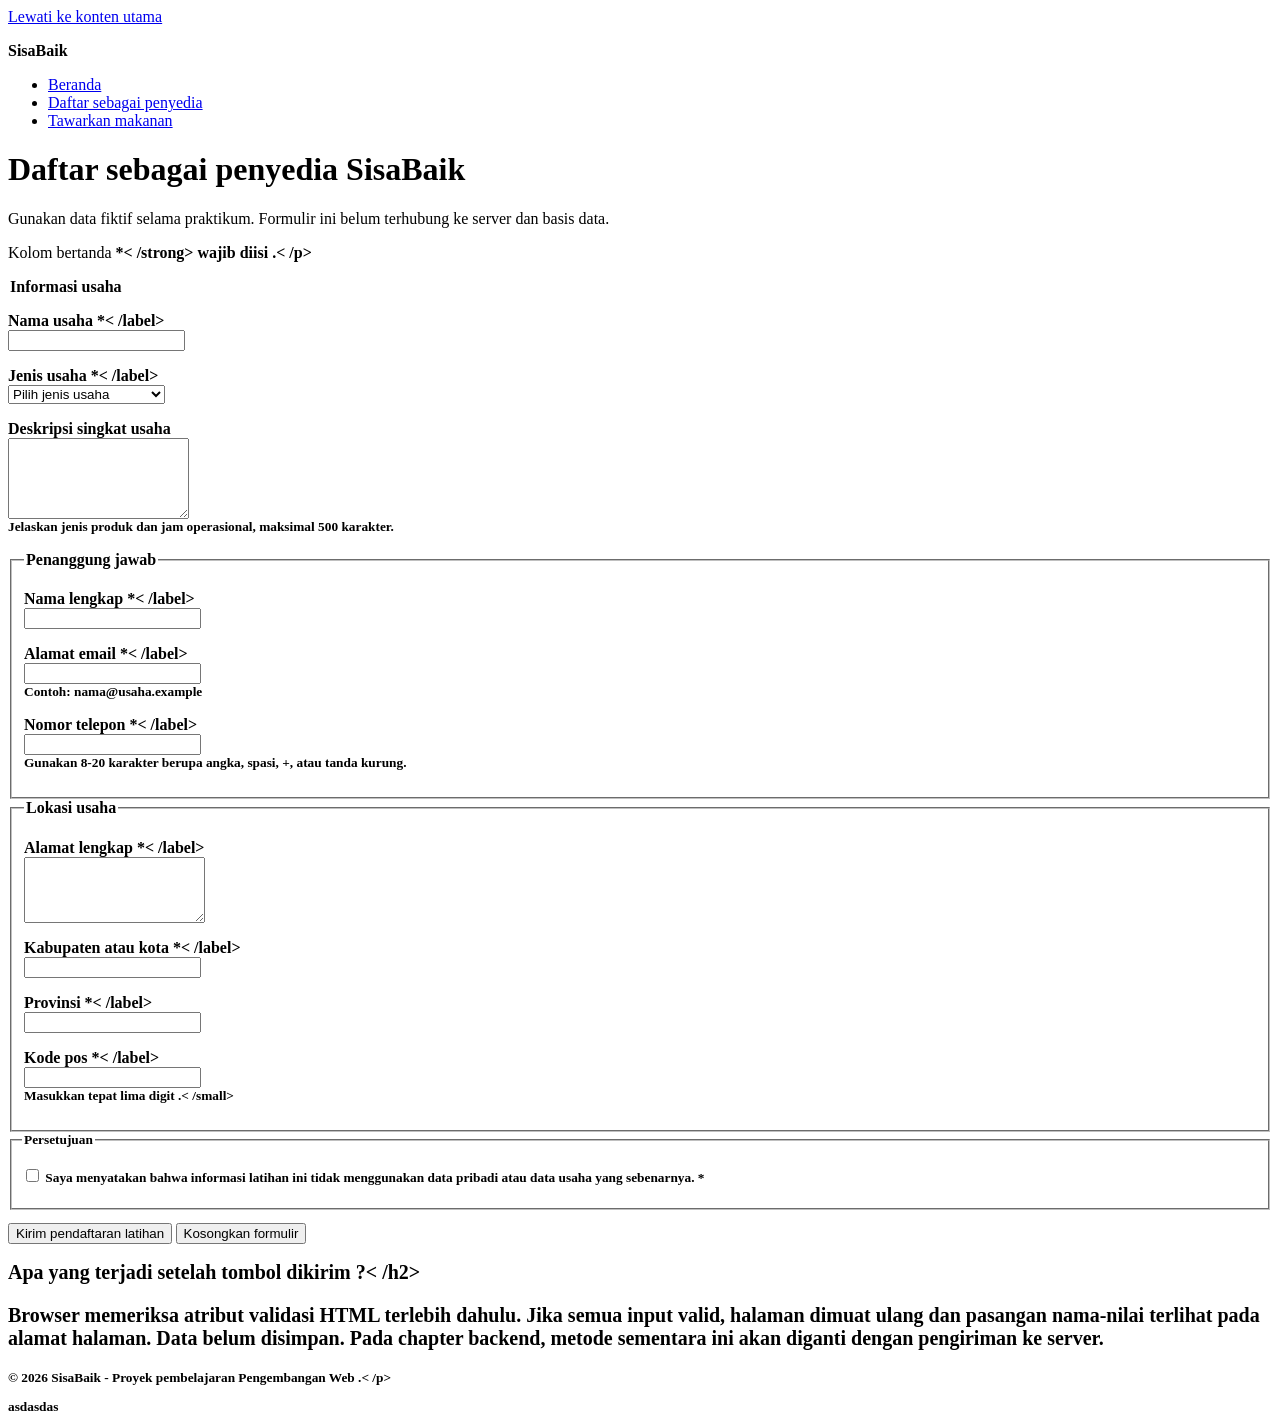
==== daftar-penyedia.html @ 0b07e201 "feat: add accessible provider registration form" ====
<! doctype html>
<html lang="id">
<head>
<meta charset="utf-8">
<meta name="viewport" content="width=device-width, initial-scale=1">
<meta
name="description"
content="Formulir prototipe untuk mendaftarkan usaha sebagai penyedia makanan di SisaBaik."
>
<title>Daftar Penyedia | SisaBaik</title>
</head>
<body>
<a href="#konten-utama">Lewati ke konten utama</a>

<header>
<p><strong>SisaBaik</strong></p>
<nav aria-label="Navigasi utama">
<ul>
<li><a href="index.html">Beranda</a></li>
<li>
<a href="daftar-penyedia.html" aria-current="page">
Daftar sebagai penyedia
</a>
</li>
<li><a href="tawarkan-makanan.html">Tawarkan makanan</a></li>
</ul>
</nav>
</header>

<main id="konten-utama" tabindex="-1">
<h1>Daftar sebagai penyedia SisaBaik</h1>
<p>
Gunakan data fiktif selama praktikum. Formulir ini belum terhubung ke server dan basis data.
</p>
<p id="petunjuk-wajib">Kolom bertanda <strong> *< /strong> wajib diisi .< /p>

<form
action="daftar-penyedia.html"
method="get"
aria-describedby="petunjuk-wajib"

<fieldset>
<legend>Informasi usaha</legend>

<p>
<label for="nama-usaha">Nama usaha *< /label><br>
<input
type="text"
id="nama-usaha"
name="nama_usaha"
autocomplete="organization"
minlength="3"
maxlength="100"
required
>
</p>

<p>
<label for="jenis-usaha">Jenis usaha *< /label><br>
<select id="jenis-usaha" name="jenis_usaha" required>
<option value="">Pilih jenis usaha</option>
<option value="restoran">Restoran</option>
<option value="toko-roti">Toko roti</option>
<option value="katering">Katering</option>
<option value="ritel">Toko ritel</option>
<option value="hotel">Hotel atau penginapan</option>
<option value="lainnya">Lainnya</option>
</select>
</p>

<p>
<label for="deskripsi-usaha">Deskripsi singkat usaha</label><br>
<textarea
id="deskripsi-usaha"
name="deskripsi_usaha"
rows="5"
maxlength="500"
aria-describedby="bantuan-deskripsi"
></textarea><br>
<small id="bantuan-deskripsi">
Jelaskan jenis produk dan jam operasional, maksimal 500 karakter.
</small>
</p>
</fieldset>

<fieldset>
<legend>Penanggung jawab</legend>

<p>
<label for="nama-penanggung-jawab">Nama lengkap *< /label><br>
<input
type="text"
id="nama-penanggung-jawab"
name="nama_penanggung_jawab"
autocomplete="name"
minlength="3"
maxlength="100"
required
</p>

<p>
<label for="email">Alamat email *< /label><br>
<input
type="email"
id="email"
name="email"
autocomplete="email"
maxlength="254"
aria-describedby="bantuan-email"
required
><br>
<small id="bantuan-email">Contoh: nama@usaha.example</small>
</p>

<p>
<label for="telepon">Nomor telepon *< /label><br>
<input
type="tel"
id="telepon"
name="telepon"
autocomplete="tel"
inputmode="tel"
pattern="[0-9+() ]{8,20}"
aria-describedby="bantuan-telepon"
required
><br>
<small id="bantuan-telepon">
Gunakan 8-20 karakter berupa angka, spasi, +, atau tanda kurung.
</small>
</p>
</fieldset>

<fieldset>
<legend>Lokasi usaha</legend>

<p>
<label for="alamat">Alamat lengkap *< /label><br>
<textarea
id="alamat"
name="alamat"
rows="4"
autocomplete="street-address"
minlength="10"
maxlength="250"
required
></textarea>
</p>

<p>
<label for="kota">Kabupaten atau kota *< /label><br>
<input
type="text"
id="kota"
name="kota"
autocomplete="address-level2"
maxlength="100"
required
>
</p>

<p>
<label for="provinsi">Provinsi *< /label><br>
<input
type="text"
id="provinsi"
name="provinsi"
autocomplete="address-level1"
maxlength="100"
required
>
</p>

<p>
<label for="kode-pos">Kode pos *< /label><br>
<input
type="text"
id="kode-pos"
name="kode_pos"
autocomplete="postal-code"
inputmode="numeric"
pattern="[0-9]{5}"
aria-describedby="bantuan-kode-pos"
required
><br>
<small id="bantuan-kode-pos">Masukkan tepat lima digit .< /small>
</p>
</fieldset>

<fieldset>
<legend>Persetujuan</legend>
<p>
<input
type="checkbox"
id="persetujuan"
name="persetujuan"
value="setuju"
required
>
<label for="persetujuan">
Saya menyatakan bahwa informasi latihan ini tidak menggunakan
data pribadi atau data usaha yang sebenarnya. *
</label>
</p>
</fieldset>

<p>
<button type="submit">Kirim pendaftaran latihan</button>
<button type="reset">Kosongkan formulir</button>
</p>
</form>

<section aria-labelledby="catatan-prototipe">
<h2 id="catatan-prototipe">Apa yang terjadi setelah tombol dikirim ?< /h2>
<p>
Browser memeriksa atribut validasi HTML terlebih dahulu. Jika semua
input valid, halaman dimuat ulang dan pasangan nama-nilai terlihat
pada alamat halaman. Data belum disimpan. Pada chapter backend,
metode sementara ini akan diganti dengan pengiriman ke server.
</p>
</section>
</main>

<footer>
<p>&copy; 2026 SisaBaik - Proyek pembelajaran Pengembangan Web .< /p>
</footer>
</body>
</html>
asdasdas
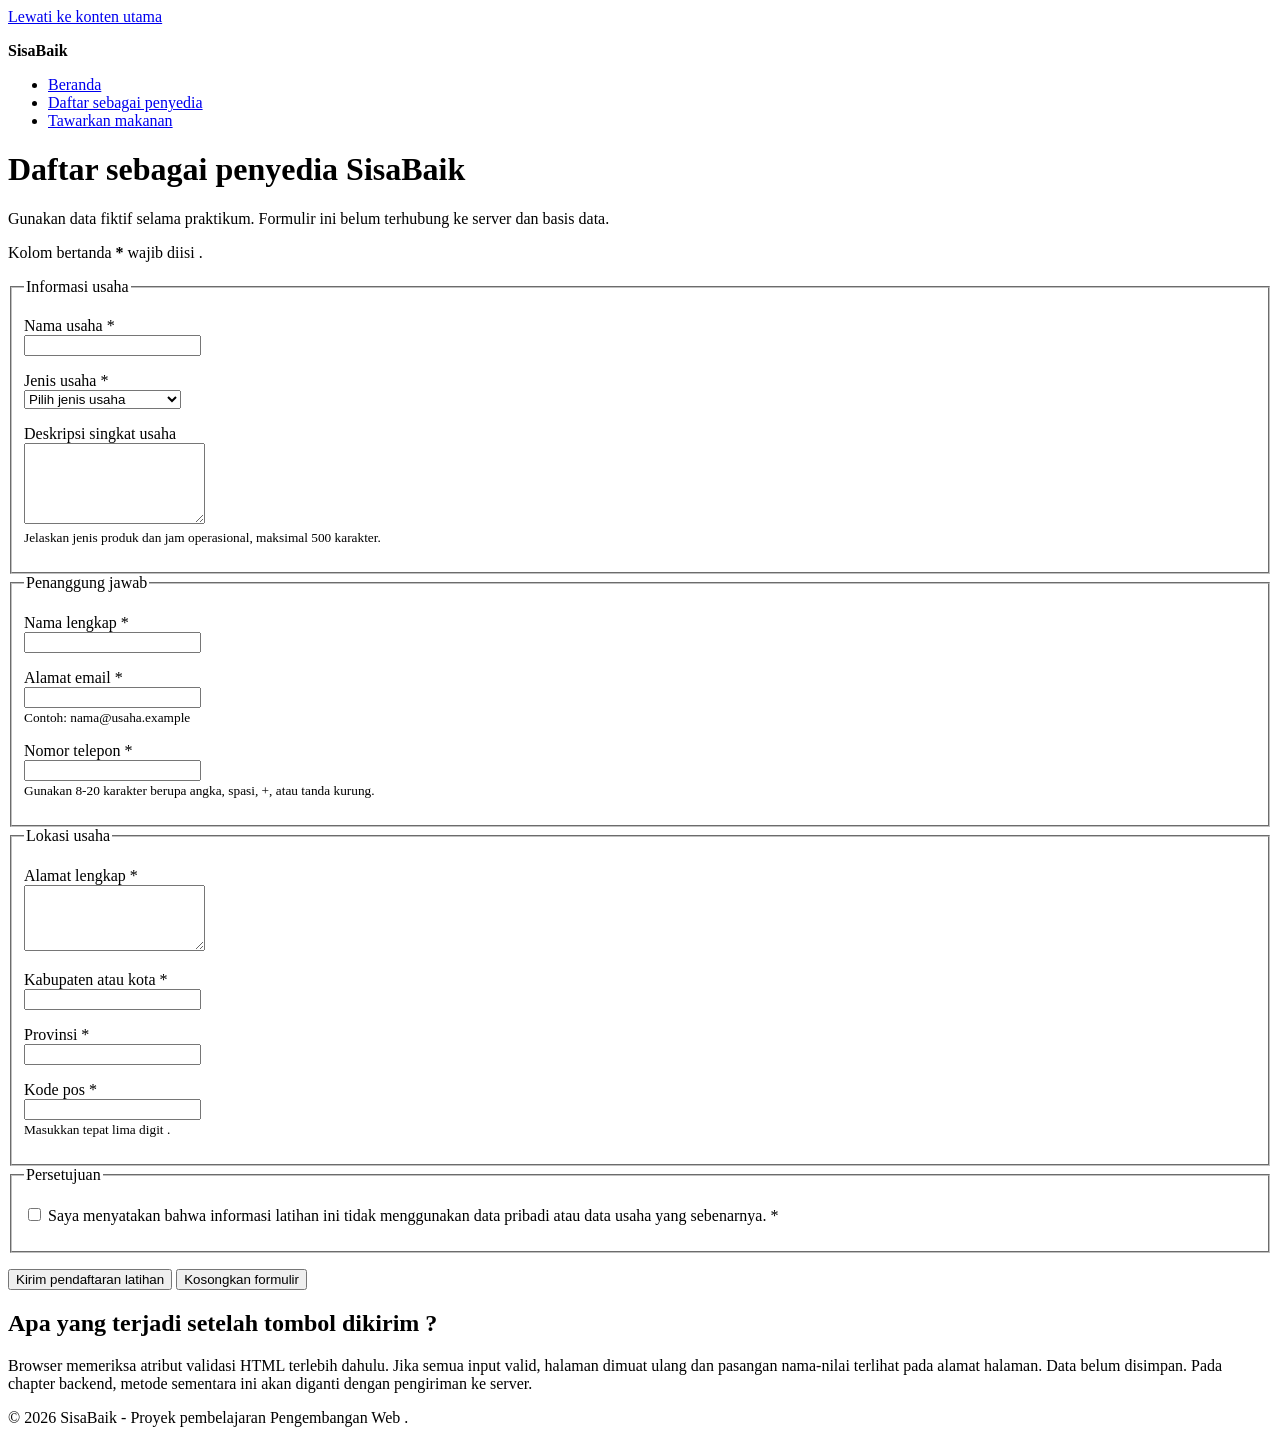
==== commit c1901fe5: "fix: resolve all W3C HTML validation errors across all pages" ====
--- a/daftar-penyedia.html
+++ b/daftar-penyedia.html
@@ -1,4 +1,4 @@
-<! doctype html>
+<!doctype html>
 <html lang="id">
 <head>
 <meta charset="utf-8">
@@ -32,18 +32,18 @@
 <p>
 Gunakan data fiktif selama praktikum. Formulir ini belum terhubung ke server dan basis data.
 </p>
-<p id="petunjuk-wajib">Kolom bertanda <strong> *< /strong> wajib diisi .< /p>
+<p id="petunjuk-wajib">Kolom bertanda <strong> *</strong> wajib diisi .</p>
 
 <form
 action="daftar-penyedia.html"
 method="get"
-aria-describedby="petunjuk-wajib"
+aria-describedby="petunjuk-wajib">
 
 <fieldset>
 <legend>Informasi usaha</legend>
 
 <p>
-<label for="nama-usaha">Nama usaha *< /label><br>
+<label for="nama-usaha">Nama usaha *</label><br>
 <input
 type="text"
 id="nama-usaha"
@@ -56,7 +56,7 @@
 </p>
 
 <p>
-<label for="jenis-usaha">Jenis usaha *< /label><br>
+<label for="jenis-usaha">Jenis usaha *</label><br>
 <select id="jenis-usaha" name="jenis_usaha" required>
 <option value="">Pilih jenis usaha</option>
 <option value="restoran">Restoran</option>
@@ -87,7 +87,7 @@
 <legend>Penanggung jawab</legend>
 
 <p>
-<label for="nama-penanggung-jawab">Nama lengkap *< /label><br>
+<label for="nama-penanggung-jawab">Nama lengkap *</label><br>
 <input
 type="text"
 id="nama-penanggung-jawab"
@@ -96,10 +96,11 @@
 minlength="3"
 maxlength="100"
 required
-</p>
-
-<p>
-<label for="email">Alamat email *< /label><br>
+>
+</p>
+
+<p>
+<label for="email">Alamat email *</label><br>
 <input
 type="email"
 id="email"
@@ -113,7 +114,7 @@
 </p>
 
 <p>
-<label for="telepon">Nomor telepon *< /label><br>
+<label for="telepon">Nomor telepon *</label><br>
 <input
 type="tel"
 id="telepon"
@@ -134,7 +135,7 @@
 <legend>Lokasi usaha</legend>
 
 <p>
-<label for="alamat">Alamat lengkap *< /label><br>
+<label for="alamat">Alamat lengkap *</label><br>
 <textarea
 id="alamat"
 name="alamat"
@@ -147,7 +148,7 @@
 </p>
 
 <p>
-<label for="kota">Kabupaten atau kota *< /label><br>
+<label for="kota">Kabupaten atau kota *</label><br>
 <input
 type="text"
 id="kota"
@@ -159,7 +160,7 @@
 </p>
 
 <p>
-<label for="provinsi">Provinsi *< /label><br>
+<label for="provinsi">Provinsi *</label><br>
 <input
 type="text"
 id="provinsi"
@@ -171,7 +172,7 @@
 </p>
 
 <p>
-<label for="kode-pos">Kode pos *< /label><br>
+<label for="kode-pos">Kode pos *</label><br>
 <input
 type="text"
 id="kode-pos"
@@ -182,7 +183,7 @@
 aria-describedby="bantuan-kode-pos"
 required
 ><br>
-<small id="bantuan-kode-pos">Masukkan tepat lima digit .< /small>
+<small id="bantuan-kode-pos">Masukkan tepat lima digit .</small>
 </p>
 </fieldset>
 
@@ -210,7 +211,7 @@
 </form>
 
 <section aria-labelledby="catatan-prototipe">
-<h2 id="catatan-prototipe">Apa yang terjadi setelah tombol dikirim ?< /h2>
+<h2 id="catatan-prototipe">Apa yang terjadi setelah tombol dikirim ?</h2>
 <p>
 Browser memeriksa atribut validasi HTML terlebih dahulu. Jika semua
 input valid, halaman dimuat ulang dan pasangan nama-nilai terlihat
@@ -221,8 +222,7 @@
 </main>
 
 <footer>
-<p>&copy; 2026 SisaBaik - Proyek pembelajaran Pengembangan Web .< /p>
+<p>&copy; 2026 SisaBaik - Proyek pembelajaran Pengembangan Web .</p>
 </footer>
 </body>
-</html>
-asdasdas+</html>
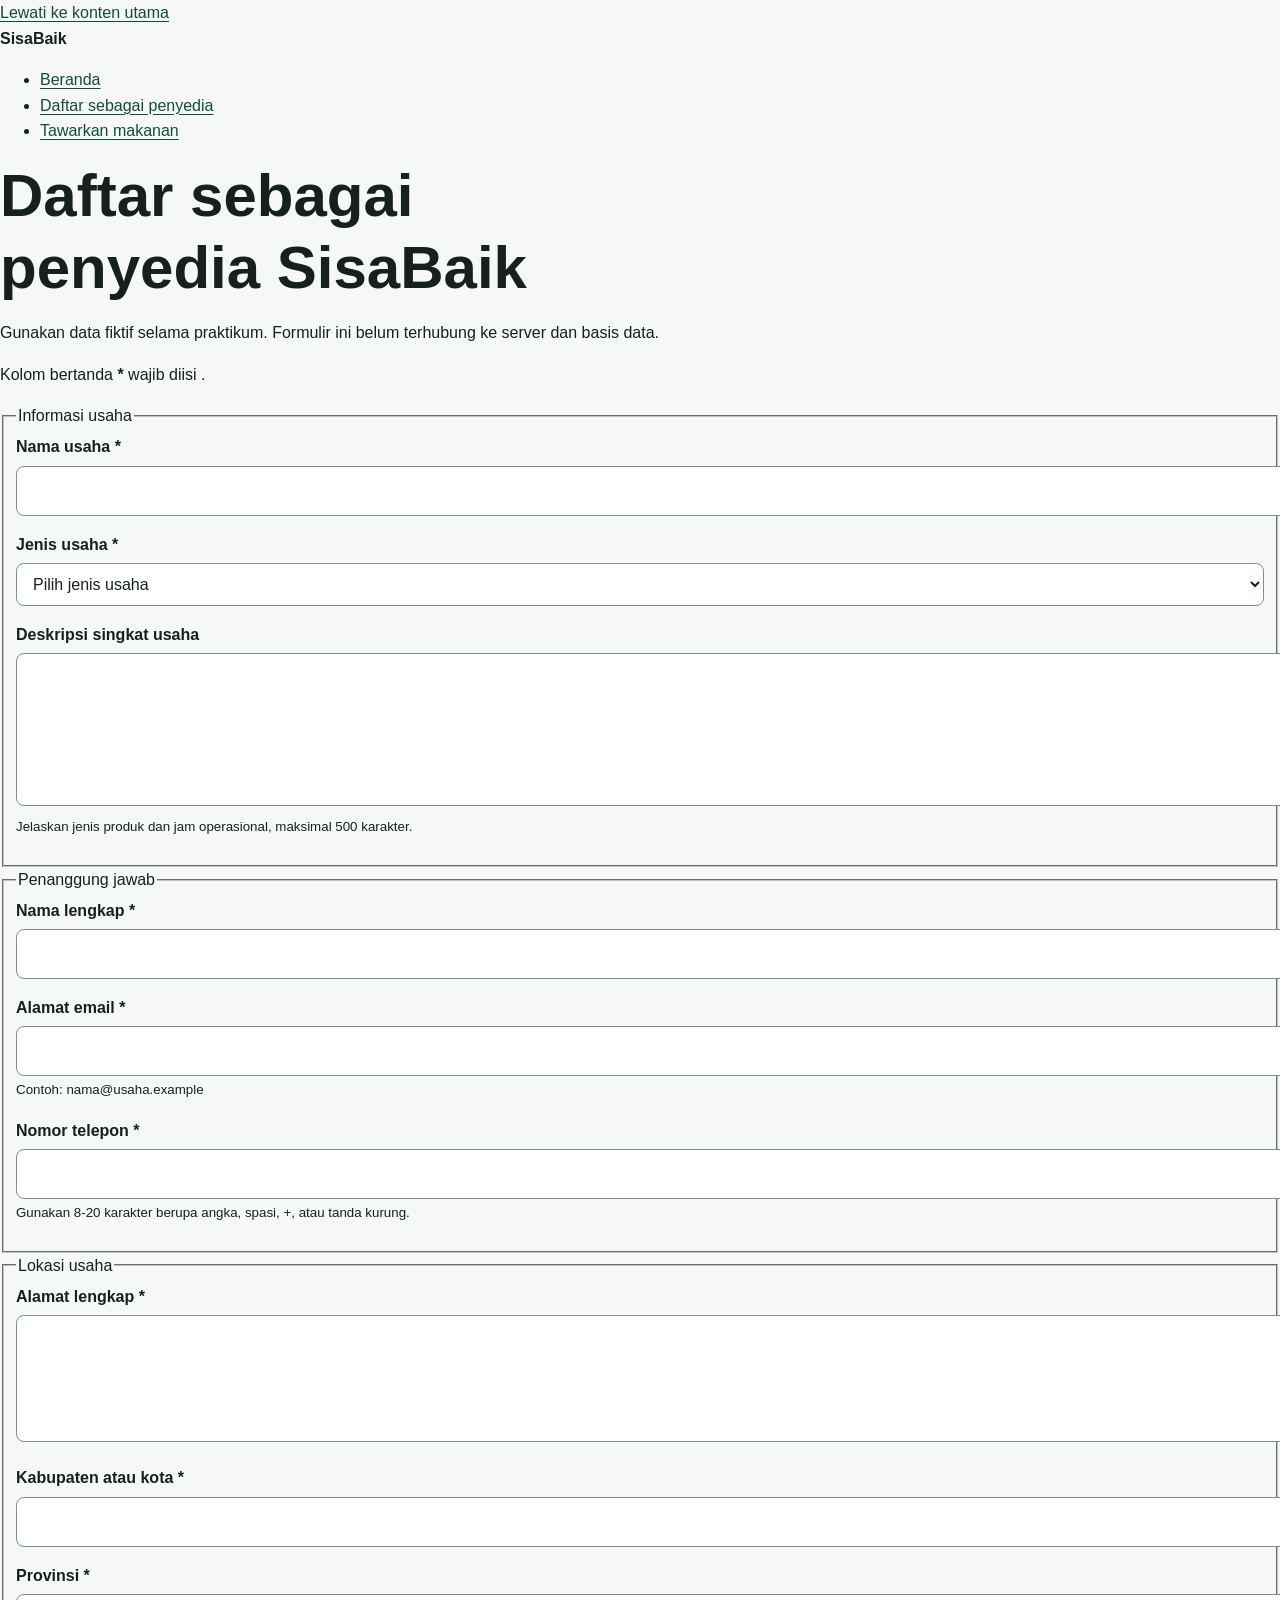
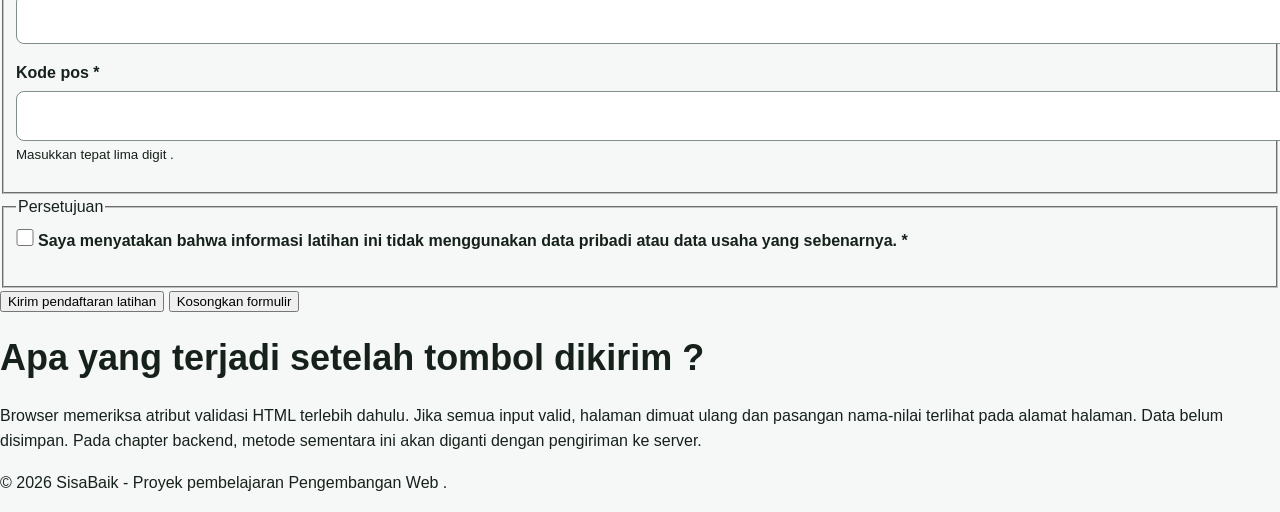
==== commit ed526a8b: "feat: add responsive SisaBaik visual system" ====
--- a/daftar-penyedia.html
+++ b/daftar-penyedia.html
@@ -8,6 +8,7 @@
 content="Formulir prototipe untuk mendaftarkan usaha sebagai penyedia makanan di SisaBaik."
 >
 <title>Daftar Penyedia | SisaBaik</title>
+<link rel="stylesheet" href="styles.css">
 </head>
 <body>
 <a href="#konten-utama">Lewati ke konten utama</a>
--- a/styles.css
+++ b/styles.css
@@ -0,0 +1,368 @@
+:root {
+--color-primary: #176b4d;
+--color-primary-dark: #0f4f39;
+--color-primary-soft: #e8f5ef;
+--color-accent: #f2b84b;
+--color-text: #17211b;
+--color-muted: #52615a;
+--color-surface: #ffffff;
+--color-background: #f5f8f6;
+--color-border: #cbd8d1;
+--color-danger: #a52a2a;
+--shadow-card: 0 0.5rem 1.5rem rgb(23 33 27 / 10%);
+--radius-small: 0.5rem;
+--radius-medium: 0.9rem;
+--radius-large: 1.4rem;
+--content-width: 72rem;
+}
+*
+
+*::before,
+*::after {
+box-sizing: border-box;
+}
+html {
+scroll-behavior: smooth;
+}
+body {
+margin: 0;
+background: var(--color-background);
+color: var(--color-text);
+font-family: Arial, Helvetica, sans-serif;
+font-size: 1rem;
+line-height: 1.6;
+}
+h1,
+h2,
+h3,
+p {
+margin-block-start: 0;
+}
+h1,
+h2
+h3 {
+line-height: 1.2;
+}
+h1 {
+max-width: 18ch;
+margin-block-end: 1rem;
+font-size: clamp(2rem, 7vw, 3.75rem);
+}
+h2 {
+margin-block-end: 1rem;
+font-size: clamp(1.5rem, 4vw, 2.25rem);
+}
+h3 {
+margin-block-end: 0.6rem;
+font-size: 1.2rem;
+}
+a {
+color: var(--color-primary-dark);
+text-underline-offset: 0.2em;
+}
+a:hover {
+    text-decoration-thickness: 0.18em;
+}
+:focus-visible {
+outline: 0.2rem solid var(--color-accent);
+outline-offset: 0.2rem;
+}
+.skip-link {
+position: absolute;
+inset-block-start: 0.5rem;
+inset-inline-start: 0.5rem;
+Z-index: 100;
+padding: 0.7rem 1rem;
+border-radius: var(--radius-small);
+background: var(--color-text);
+color: var(--color-surface);
+transform: translateY(-180%);
+}
+.skip-link:focus {
+transform: translateY(0);
+}
+
+.container {
+width: min(100% - 2rem, var(--content-width));
+margin-inline: auto;
+}
+.site-header {
+background: var(--color-surface);
+border-block-end: 0.0625rem solid var(--color-border);
+}
+.header-layout {
+display: flex;
+flex-direction: column;
+gap: 0.75rem;
+padding-block: 1rem;
+}
+.brand {
+margin: 0;
+color: var( --color-primary-dark);
+font-size: 1.4rem;
+font-weight: 700;
+}
+.nav-list {
+display: flex;
+flex-wrap: wrap;
+gap: 0.5rem 1rem;
+margin: 0;
+padding: 0;
+list-style: none;
+}
+.nav-list a {
+display: inline-block;
+padding-block: 0.35rem;
+font-weight: 700;
+}
+.nav-list a[aria-current="page"] {
+color: var(--color-primary);
+text-decoration-thickness: 0.2em;
+}
+.hero {
+padding-block: clamp(3rem, 10vw, 7rem);
+background:
+linear-gradient(135deg, rgb(232 245 239 / 95%), rgb(255 255 255 / 92%));
+}
+.hero-layout {
+display: grid;
+gap: 2rem;
+align-items: center;
+}
+.eyebrow {
+margin-block-end: 0.5rem;
+color: var(--color-primary-dark);
+font-weight: 700;
+letter-spacing: 0.05em;
+text-transform: uppercase;
+}
+.lead {
+max-width: 62ch;
+color: var(--color-muted);
+font-size: 1.1rem;
+}
+.hero-panel {
+padding: 1.5rem;
+border: 0.0625rem solid var(--color-border);
+border-radius: var(--radius-large);
+background: var(--color-surface);
+box-shadow: var(--shadow-card);
+}
+.hero-panel strong {
+display: block;
+color: var(--color-primary-dark);
+font-size: 2rem;
+}
+.button-group,
+.form-actions {
+display: flex;
+flex-wrap: wrap;
+gap: 0.75rem;
+align-items: center;
+}
+.button {
+display: inline-block;
+padding: 0.75rem 1rem;
+border: 0.125rem solid var(--color-primary);
+border-radius: var(--radius-small);
+background: var(--color-primary);
+color: var(--color-surface);
+font: inherit;
+font-weight: 700;
+line-height: 1.2;
+text-decoration: none;
+cursor: pointer;
+}
+.button:hover {
+background: var(--color-primary-dark);
+border-color: var(--color-primary-dark);
+}
+.button-secondary {
+background: transparent;
+color: var(--color-primary-dark);
+}
+.section {
+padding-block: clamp(2.5rem, 7vw, 5rem);
+}
+.section-alt {
+background: var(--color-surface);
+}
+.section-intro {
+max-width: 65ch;
+color: var(--color-muted);
+}
+.steps-grid,
+.benefit-grid,
+.offer-grid {
+display: grid;
+grid-template-columns: 1fr;
+gap: 1rem;
+}
+.card {
+padding: 1.25rem;
+border: 0.0625rem solid var(--color-border);
+border-radius: var(--radius-medium);
+background: var(--color-surface);
+box-shadow: var(--shadow-card);
+}
+.step-number {
+display: inline-grid;
+width: 2.25rem;
+height: 2.25rem;
+margin-block-end: 0.75rem;
+place-items: center;
+border-radius: 50%;
+background: var(--color-primary-soft);
+color: var(--color-primary-dark);
+font-weight: 700;
+}
+.offer-card {
+display: flex;
+flex-direction: column;
+overflow: hidden;
+border: 0.0625rem solid var(--color-border);
+border-radius: var(--radius-medium);
+background: var(--color-surface);
+box-shadow: var(--shadow-card);
+}
+.offer-card __ visual {
+min-height: 8rem;
+background: linear-gradient(135deg, var(--color-primary), var(--color-primary-dark));
+}
+.offer-card_content {
+display: flex;
+flex: 1;
+flex-direction: column;
+padding: 1.25rem;
+}
+.offer-card_meta {
+color: var(--color-muted);
+}
+.offer-card_price {
+margin-block-start: auto;
+font-size: 1.15rem;
+}
+.badge {
+display: inline-block;
+width: fit-content;
+margin-block-end: 0.75rem;
+padding: 0.25rem 0.6rem;
+border-radius: 999px;
+background: var(--color-primary-soft);
+color: var(--color-primary-dark);
+font-size: 0.85rem;
+font-weight: 700;
+}
+.notice {
+padding: 1rem;
+border-inline-start: 0.3rem solid var(--color-primary);
+border-radius: var(--radius-small);
+background: var(--color-primary-soft);
+}
+.page-heading {
+padding-block: clamp(2.5rem, 7vw, 5rem) 2rem;
+}
+.form-card {
+max-width: 56rem;
+margin-block-end: 3rem;
+padding: clamp(1rem, 4vw, 2rem);
+border: 0.0625rem solid var(--color-border);
+border-radius: var(--radius-large);
+background: var(--color-surface);
+box-shadow: var(--shadow-card);
+}
+.form-section {
+margin: 0 0 1.5rem;
+padding: 1.25rem;
+border: 0.0625rem solid var(--color-border);
+border-radius: var(--radius-medium);
+}
+.form-section legend {
+padding-inline: 0.4rem;
+color: var(--color-primary-dark);
+font-size: 1.1rem;
+font-weight: 700;
+}
+label {
+display: inline-block;
+margin-block-end: 0.35rem;
+font-weight: 700;
+}
+input,
+select,
+textarea {
+width: 100%;
+padding: 0.7rem 0.75rem;
+border: 0.0625rem solid #809087;
+border-radius: var(--radius-small);
+background: var(--color-surface);
+color: var(--color-text);
+font: inherit;
+}
+textarea {
+resize: vertical;
+}
+input:focus,
+select:focus,
+textarea:focus {
+border-color: var(--color-primary-dark);
+}
+input[type="checkbox"],
+input[type="radio"] {
+width: 1.1rem;
+height: 1.1rem;
+margin: 0.2rem 0 0;
+accent-color: var(--color-primary);
+}
+.required-note {
+color: var(--color-muted);
+}
+.site-footer {
+padding-block: 2rem;
+background: var(--color-primary-dark);
+color: var(--color-surface);
+}
+.site-footer a {
+color: var(--color-surface);
+}
+.footer-layout {
+display: flex;
+flex-direction: column;
+gap: 0.5rem;
+}
+.footer-layout p,
+.footer-layout address {
+margin: 0;
+}
+@media (min-width: 48rem) {
+.header-layout {
+flex-direction: row;
+justify-content: space-between;
+align-items: center;
+}
+.hero-layout {
+grid-template-columns: minmax(0, 1.5fr) minmax(15rem, 0.7fr);
+}
+.steps-grid,
+.benefit-grid {
+grid-template-columns: repeat(3, minmax(0, 1fr));
+}
+.offer-grid {
+grid-template-columns: repeat(2, minmax(0, 1fr));
+}
+.footer-layout {
+flex-direction: row;
+justify-content: space-between;
+align-items: center;
+}
+}
+@media (min-width: 68rem) {
+.offer-grid {
+grid-template-columns: repeat(3, minmax(0, 1fr));
+}
+}
+@media (prefers-reduced-motion: reduce) {
+html {
+scroll-behavior: auto;
+}
+}
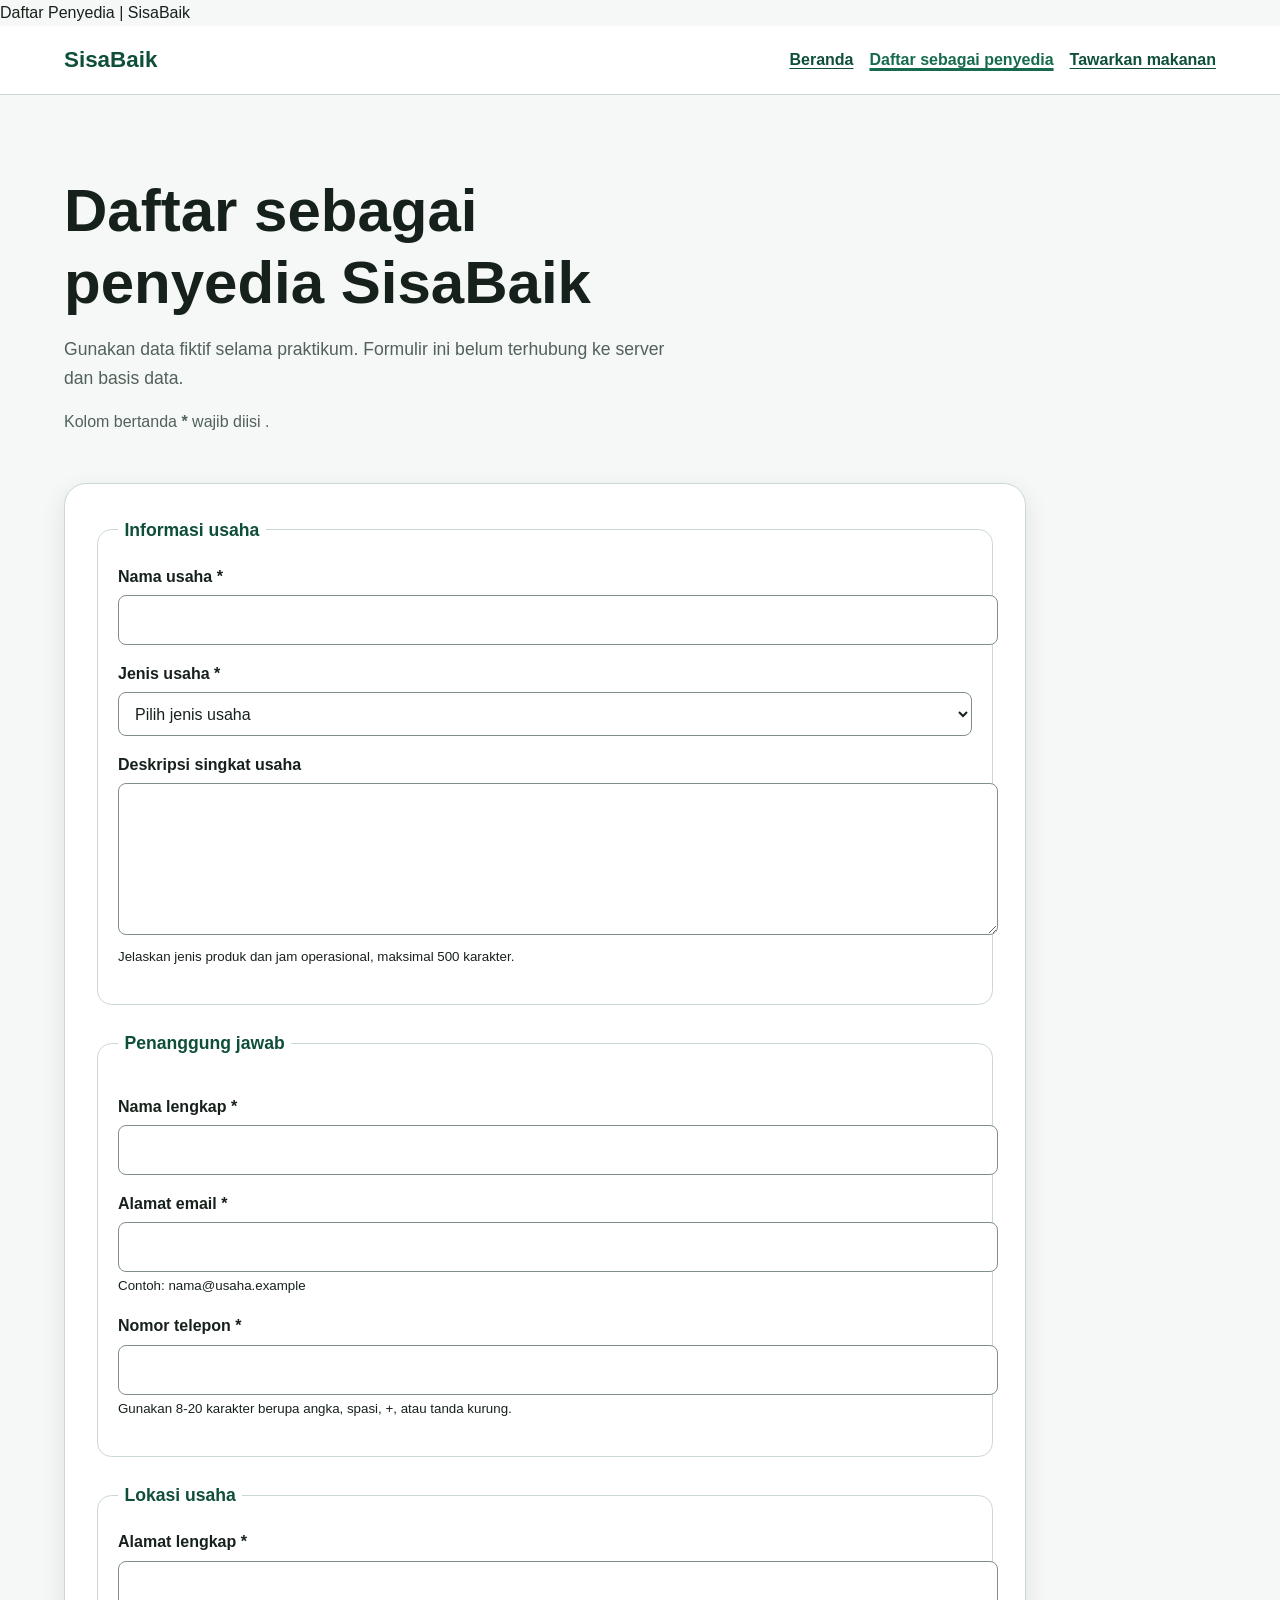
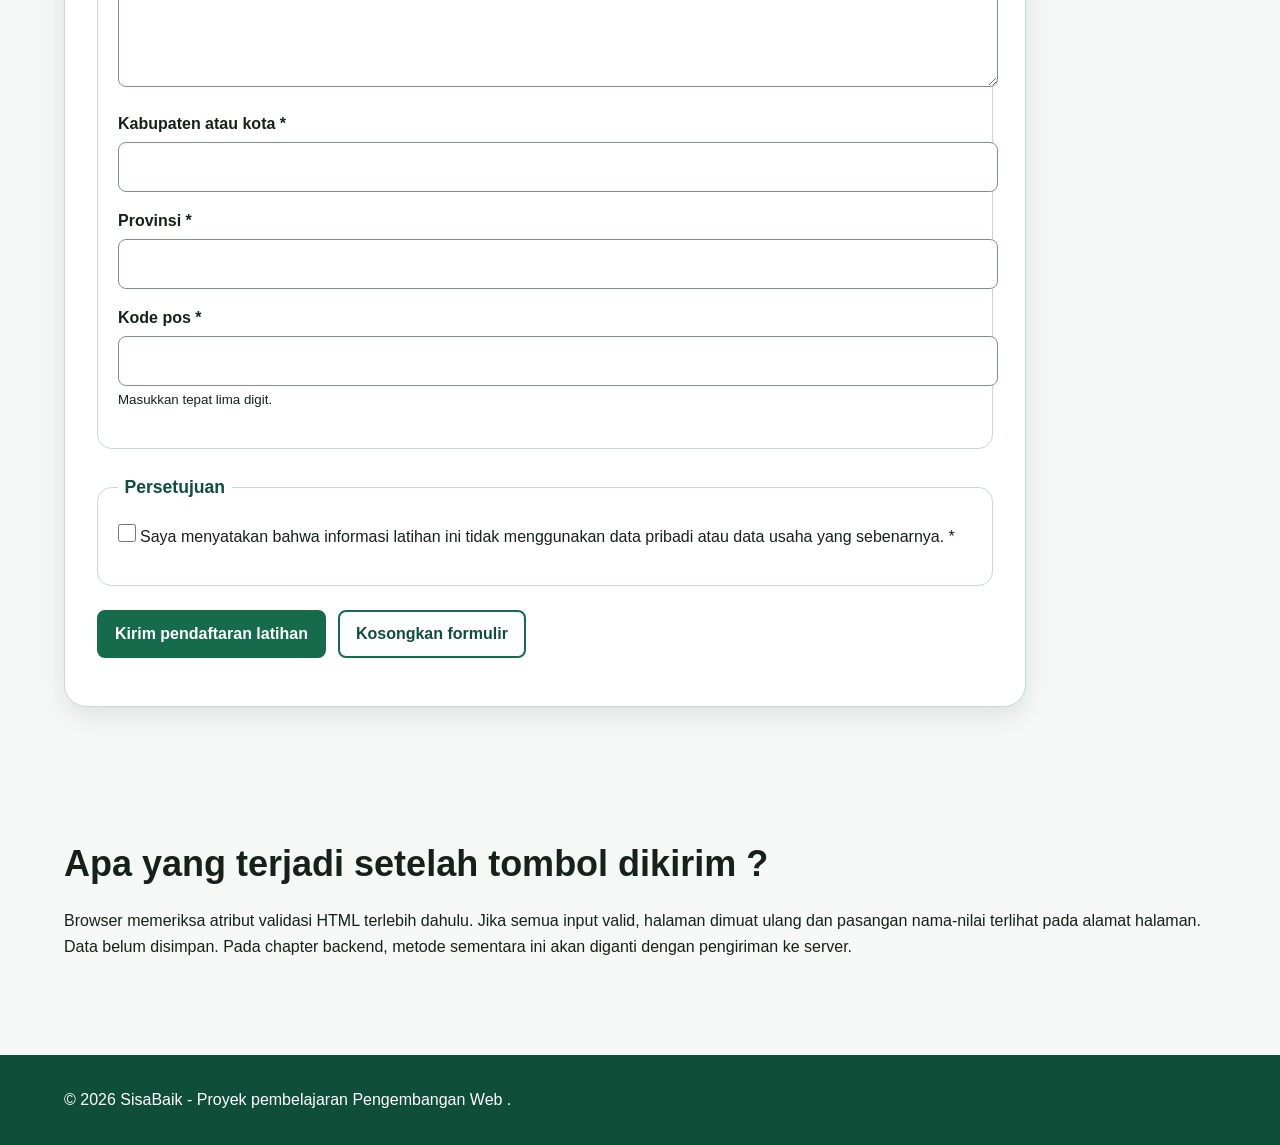
==== commit 2a243b91: "style: apply responsive layout to SisaBaik pages" ====
--- a/daftar-penyedia.html
+++ b/daftar-penyedia.html
@@ -6,17 +6,18 @@
 <meta
 name="description"
 content="Formulir prototipe untuk mendaftarkan usaha sebagai penyedia makanan di SisaBaik."
->
+
 <title>Daftar Penyedia | SisaBaik</title>
 <link rel="stylesheet" href="styles.css">
 </head>
 <body>
-<a href="#konten-utama">Lewati ke konten utama</a>
-
-<header>
-<p><strong>SisaBaik</strong></p>
+<a class="skip-link" href="#konten-utama">Lewati ke konten utama</a>
+
+<header class="site-header">
+<div class="container header-layout">
+<p class="brand">SisaBaik</p>
 <nav aria-label="Navigasi utama">
-<ul>
+<ul class="nav-list">
 <li><a href="index.html">Beranda</a></li>
 <li>
 <a href="daftar-penyedia.html" aria-current="page">
@@ -26,21 +27,26 @@
 <li><a href="tawarkan-makanan.html">Tawarkan makanan</a></li>
 </ul>
 </nav>
+</div>
 </header>
 
-<main id="konten-utama" tabindex="-1">
+<main class="container" id="konten-utama" tabindex="-1">
+<div class="page-heading">
 <h1>Daftar sebagai penyedia SisaBaik</h1>
-<p>
-Gunakan data fiktif selama praktikum. Formulir ini belum terhubung ke server dan basis data.
-</p>
-<p id="petunjuk-wajib">Kolom bertanda <strong> *</strong> wajib diisi .</p>
+<p class="lead">
+Gunakan data fiktif selama praktikum. Formulir ini belum terhubung ke
+server dan basis data.
+</p>
+<p class="required-note" id="petunjuk-wajib">Kolom bertanda <strong> *</strong> wajib diisi .</p>
+</div>
 
 <form
+class="form-card"
 action="daftar-penyedia.html"
 method="get"
-aria-describedby="petunjuk-wajib">
-
-<fieldset>
+aria-describedby="petunjuk-wajib"
+>
+<fieldset class="form-section">
 <legend>Informasi usaha</legend>
 
 <p>
@@ -84,10 +90,12 @@
 </p>
 </fieldset>
 
-<fieldset>
+<fieldset class="form-section">
 <legend>Penanggung jawab</legend>
 
 <p>
+    
+</p>
 <label for="nama-penanggung-jawab">Nama lengkap *</label><br>
 <input
 type="text"
@@ -99,7 +107,6 @@
 required
 >
 </p>
-
 <p>
 <label for="email">Alamat email *</label><br>
 <input
@@ -132,7 +139,7 @@
 </p>
 </fieldset>
 
-<fieldset>
+<fieldset class="form-section">
 <legend>Lokasi usaha</legend>
 
 <p>
@@ -171,7 +178,6 @@
 required
 >
 </p>
-
 <p>
 <label for="kode-pos">Kode pos *</label><br>
 <input
@@ -184,11 +190,11 @@
 aria-describedby="bantuan-kode-pos"
 required
 ><br>
-<small id="bantuan-kode-pos">Masukkan tepat lima digit .</small>
-</p>
-</fieldset>
-
-<fieldset>
+<small id="bantuan-kode-pos">Masukkan tepat lima digit. </small>
+</p>
+</fieldset>
+
+<fieldset class="form-section">
 <legend>Persetujuan</legend>
 <p>
 <input
@@ -197,7 +203,7 @@
 name="persetujuan"
 value="setuju"
 required
->
+
 <label for="persetujuan">
 Saya menyatakan bahwa informasi latihan ini tidak menggunakan
 data pribadi atau data usaha yang sebenarnya. *
@@ -205,13 +211,13 @@
 </p>
 </fieldset>
 
-<p>
-<button type="submit">Kirim pendaftaran latihan</button>
-<button type="reset">Kosongkan formulir</button>
+<p class="form-actions">
+<button class="button" type="submit">Kirim pendaftaran latihan</button>
+<button class="button button-secondary" type="reset">Kosongkan formulir</button>
 </p>
 </form>
 
-<section aria-labelledby="catatan-prototipe">
+<section class="section" aria-labelledby="catatan-prototipe">
 <h2 id="catatan-prototipe">Apa yang terjadi setelah tombol dikirim ?</h2>
 <p>
 Browser memeriksa atribut validasi HTML terlebih dahulu. Jika semua
@@ -222,8 +228,10 @@
 </section>
 </main>
 
-<footer>
+<footer class="site-footer">
+<div class="container footer-layout">
 <p>&copy; 2026 SisaBaik - Proyek pembelajaran Pengembangan Web .</p>
+</div>
 </footer>
 </body>
 </html>
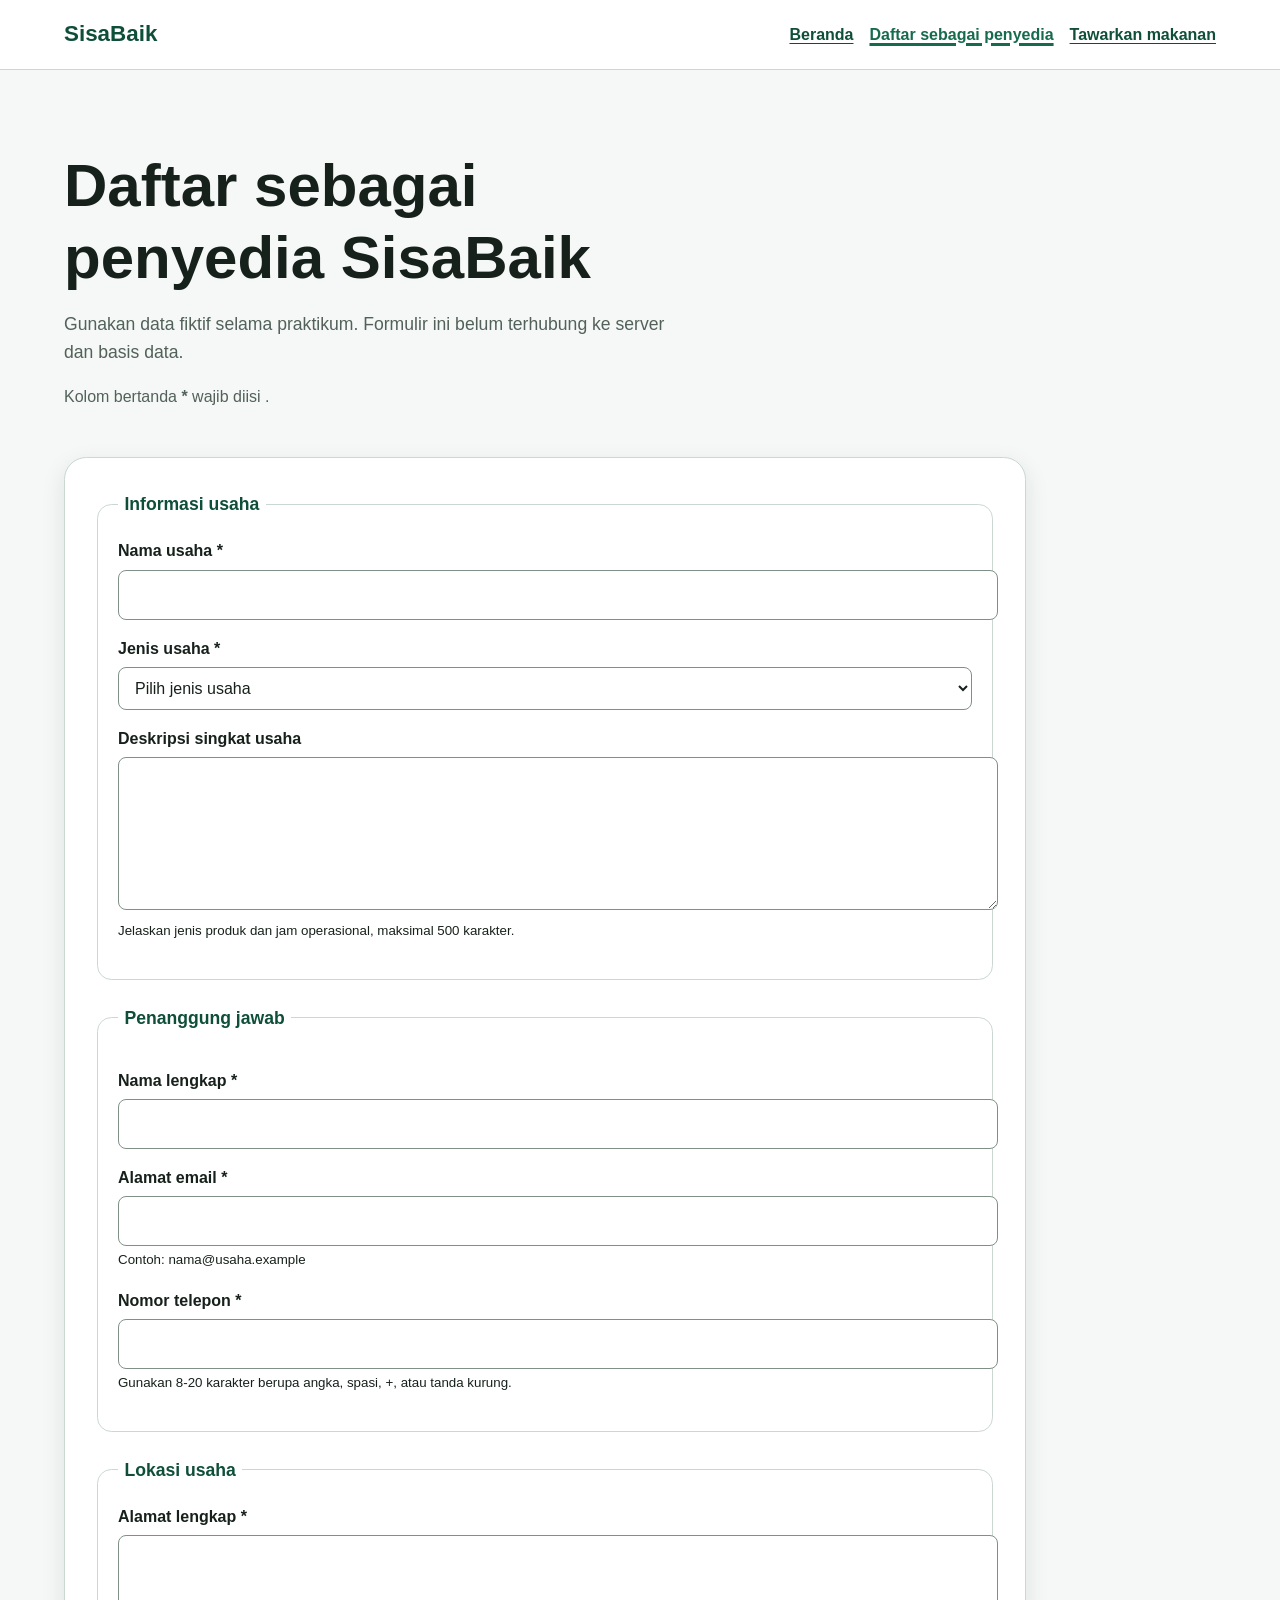
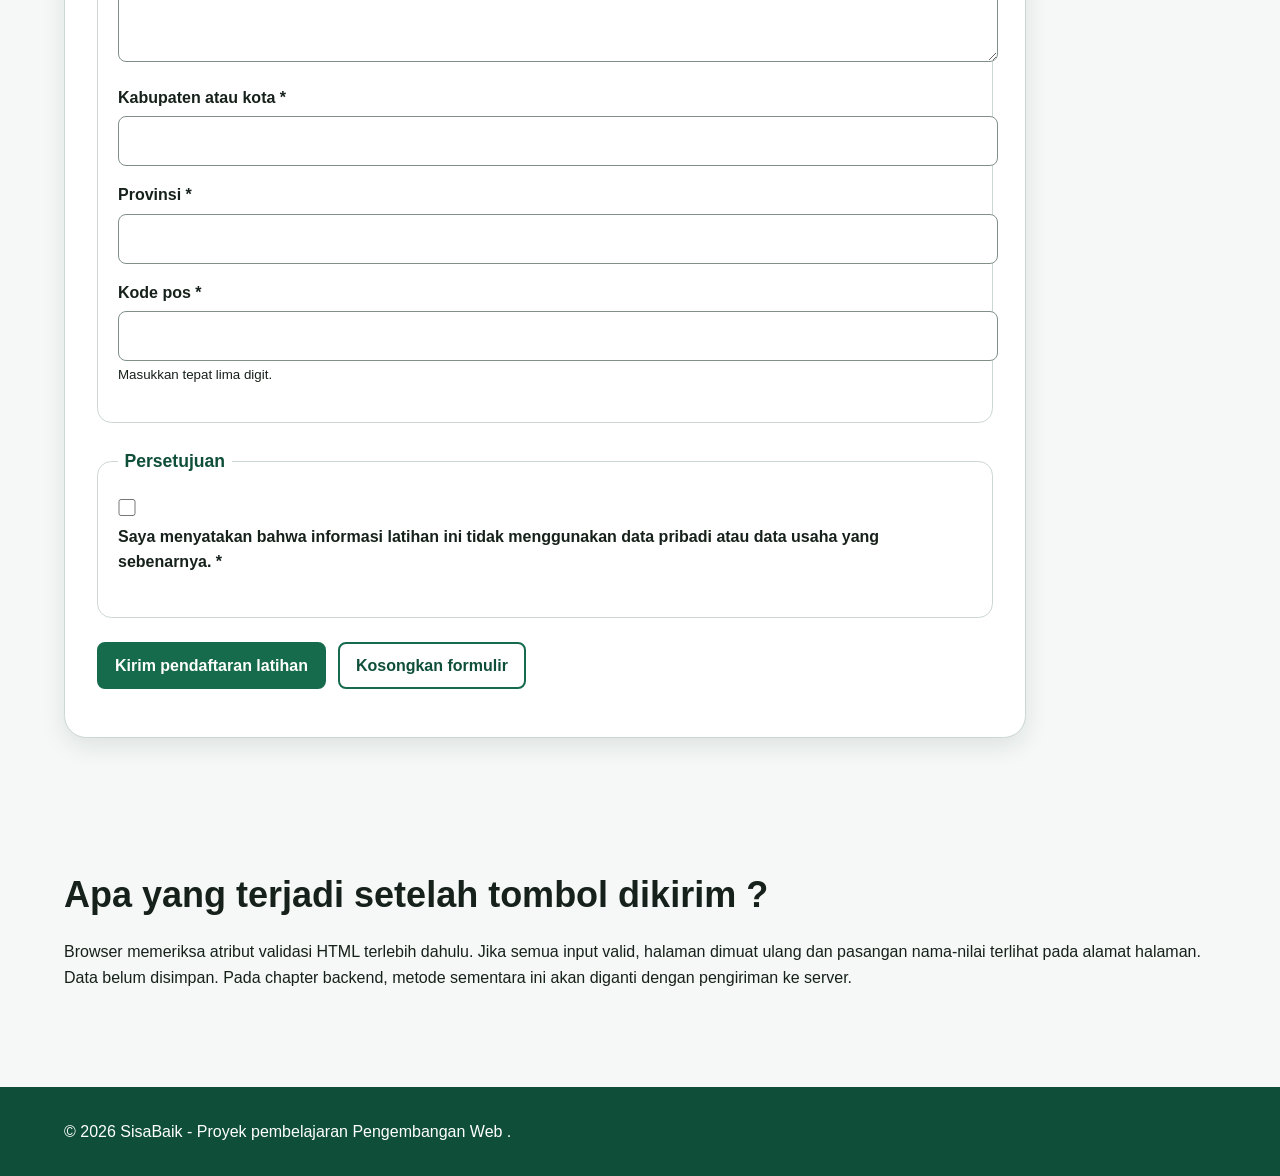
==== commit 19797f24: "style: apply responsive layout to SisaBaik pages" ====
--- a/daftar-penyedia.html
+++ b/daftar-penyedia.html
@@ -5,7 +5,7 @@
 <meta name="viewport" content="width=device-width, initial-scale=1">
 <meta
 name="description"
-content="Formulir prototipe untuk mendaftarkan usaha sebagai penyedia makanan di SisaBaik."
+content="Formulir prototipe untuk mendaftarkan usaha sebagai penyedia makanan di SisaBaik.">
 
 <title>Daftar Penyedia | SisaBaik</title>
 <link rel="stylesheet" href="styles.css">
@@ -95,7 +95,7 @@
 
 <p>
     
-</p>
+<p>
 <label for="nama-penanggung-jawab">Nama lengkap *</label><br>
 <input
 type="text"
@@ -107,6 +107,7 @@
 required
 >
 </p>
+
 <p>
 <label for="email">Alamat email *</label><br>
 <input
@@ -202,7 +203,7 @@
 id="persetujuan"
 name="persetujuan"
 value="setuju"
-required
+required>
 
 <label for="persetujuan">
 Saya menyatakan bahwa informasi latihan ini tidak menggunakan
